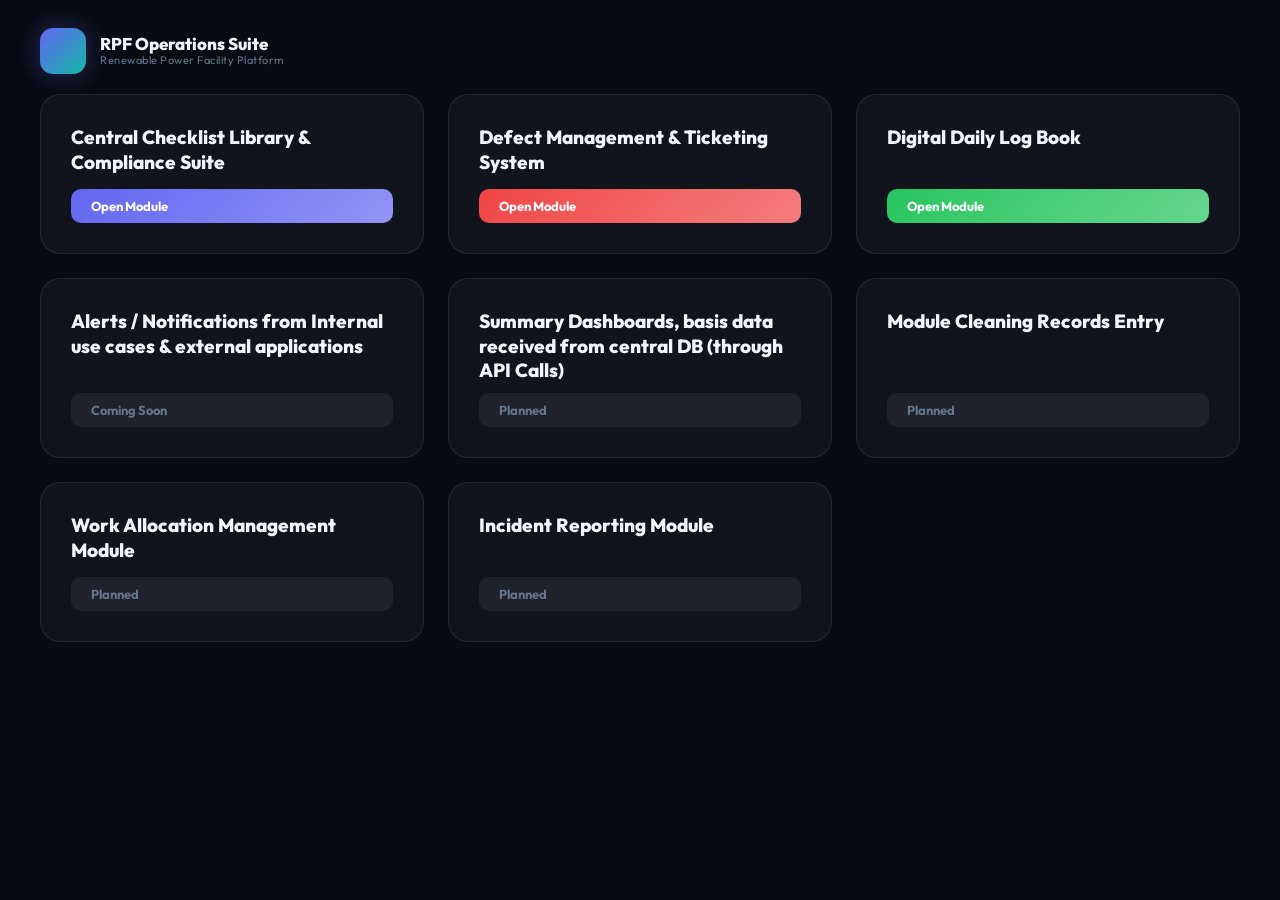
==== index.html @ e7eeb219 "first commit" ====
<!DOCTYPE html>
<html lang="en">

<head>
  <meta charset="UTF-8">
  <meta name="viewport" content="width=device-width, initial-scale=1.0">
  <title>RPF Operations Suite - Module Hub</title>
  <link rel="preconnect" href="https://fonts.googleapis.com">
  <link href="https://fonts.googleapis.com/css2?family=Outfit:wght@300;400;500;600;700;800;900&display=swap"
    rel="stylesheet">
  <link rel="stylesheet" href="https://cdn.hugeicons.com/font/hgi-stroke-rounded.css" />
  <style>
    :root {
      --p: #6366f1;
      --pl: #818cf8;
      --s: #14b8a6;
      --bg: #080b14;
      --card: rgba(255, 255, 255, .04);
      --cardh: rgba(255, 255, 255, .07);
      --bdr: rgba(255, 255, 255, .08);
      --txt: #f0f4ff;
      --txt2: #94a3b8;
      --m: #64748b;
      --glow: rgba(99, 102, 241, .35);
    }

    * {
      margin: 0;
      padding: 0;
      box-sizing: border-box;
    }

    body {
      font-family: Outfit, sans-serif;
      background: var(--bg);
      color: var(--txt);
      min-height: 100vh;
      overflow-x: hidden;
    }

    .bgc {
      position: fixed;
      inset: 0;
      z-index: 0;
      overflow: hidden;
    }

    .orb {
      position: absolute;
      border-radius: 50%;
      filter: blur(100px);
      opacity: .14;
      animation: ofl 14s ease-in-out infinite;
    }

    .o1 {
      width: 700px;
      height: 700px;
      background: #6366f1;
      top: -200px;
      left: -200px;
    }

    .o2 {
      width: 500px;
      height: 500px;
      background: #14b8a6;
      bottom: -150px;
      right: -150px;
      animation-delay: 5s;
    }

    .o3 {
      width: 380px;
      height: 380px;
      background: #a855f7;
      top: 50%;
      left: 50%;
      transform: translate(-50%, -50%);
      animation-delay: 10s;
    }

    @keyframes ofl {

      0%,
      100% {
        transform: scale(1) translate(0, 0)
      }

      33% {
        transform: scale(1.07) translate(25px, -15px)
      }

      66% {
        transform: scale(.96) translate(-15px, 25px)
      }
    }

    .grid-bg {
      position: fixed;
      inset: 0;
      z-index: 0;
      background-image: linear-gradient(rgba(99, 102, 241, .025) 1px, transparent 1px), linear-gradient(90deg, rgba(99, 102, 241, .025) 1px, transparent 1px);
      background-size: 60px 60px;
    }

    .wrap {
      position: relative;
      z-index: 1;
      max-width: 1280px;
      margin: 0 auto;
      padding: 0 40px 80px;
    }

    /* NAV */
    .nav {
      display: flex;
      align-items: center;
      justify-content: space-between;
      padding: 28px 0 0;
    }

    .brand {
      display: flex;
      align-items: center;
      gap: 14px;
    }

    .bico {
      width: 46px;
      height: 46px;
      border-radius: 13px;
      background: linear-gradient(135deg, var(--p), var(--s));
      display: flex;
      align-items: center;
      justify-content: center;
      font-size: 22px;
      color: #fff;
      box-shadow: 0 0 24px var(--glow);
    }

    .bname {
      font-size: 17px;
      font-weight: 800;
      line-height: 1.1;
    }

    .btag {
      font-size: 11px;
      color: var(--m);
      letter-spacing: .5px;
    }

    .npills {
      display: flex;
      gap: 8px;
      align-items: center;
    }

    .npill {
      padding: 8px 16px;
      border-radius: 20px;
      font-size: 12px;
      font-weight: 600;
      color: var(--txt2);
      cursor: pointer;
      transition: all .2s;
      border: 1px solid transparent;
    }

    .npill:hover {
      color: var(--txt);
      background: var(--cardh);
      border-color: var(--bdr);
    }

    .ncta {
      background: linear-gradient(135deg, var(--p), var(--pl));
      color: #fff;
      border: none;
      padding: 9px 22px;
      border-radius: 20px;
      font-size: 12px;
      font-weight: 700;
      cursor: pointer;
      box-shadow: 0 0 20px var(--glow);
      font-family: Outfit, sans-serif;
    }

    /* HERO */
    .hero {
      text-align: center;
      padding: 90px 0 70px;
    }

    .hbadge {
      display: inline-flex;
      align-items: center;
      gap: 8px;
      padding: 6px 16px;
      border-radius: 20px;
      background: rgba(99, 102, 241, .1);
      border: 1px solid rgba(99, 102, 241, .25);
      color: #818cf8;
      font-size: 12px;
      font-weight: 600;
      margin-bottom: 30px;
    }

    .pd {
      width: 6px;
      height: 6px;
      border-radius: 50%;
      background: #14b8a6;
      animation: pd 2s ease-in-out infinite;
    }

    @keyframes pd {

      0%,
      100% {
        opacity: 1
      }

      50% {
        opacity: .4
      }
    }

    .hero h1 {
      font-size: clamp(40px, 6vw, 70px);
      font-weight: 900;
      line-height: 1.1;
      letter-spacing: -2px;
      margin-bottom: 22px;
      background: linear-gradient(135deg, #fff 0%, #818cf8 50%, #14b8a6 100%);
      -webkit-background-clip: text;
      -webkit-text-fill-color: transparent;
      background-clip: text;
    }

    .hsub {
      font-size: 17px;
      color: var(--txt2);
      max-width: 620px;
      margin: 0 auto 44px;
      line-height: 1.7;
    }

    .hstats {
      display: flex;
      justify-content: center;
      gap: 52px;
    }

    .sn {
      font-size: 30px;
      font-weight: 800;
    }

    .sl {
      font-size: 12px;
      color: var(--m);
      margin-top: 2px;
    }

    /* SECTION HEADER */
    .shdr {
      display: flex;
      align-items: center;
      gap: 16px;
      margin-bottom: 30px;
    }

    .stit {
      font-size: 22px;
      font-weight: 800;
      white-space: nowrap;
    }

    .sline {
      flex: 1;
      height: 1px;
      background: var(--bdr);
    }

    .sbadge {
      font-size: 11px;
      font-weight: 700;
      color: var(--m);
      letter-spacing: 1px;
      text-transform: uppercase;
      white-space: nowrap;
    }

    /* GRID */
    .mgrid {
      display: grid;
      grid-template-columns: repeat(auto-fill, minmax(340px, 1fr));
      gap: 24px;
      margin-bottom: 60px;
    }

    .mc {
      position: relative;
      border-radius: 20px;
      padding: 30px;
      background: var(--card);
      border: 1px solid var(--bdr);
      transition: all .3s cubic-bezier(.4, 0, .2, 1);
      overflow: hidden;
      text-decoration: none;
      display: flex;
      flex-direction: column;
      justify-content: space-between;
      min-height: 160px;
    }

    .mc::before {
      content: "";
      position: absolute;
      inset: 0;
      border-radius: 20px;
      opacity: 0;
      transition: opacity .3s;
    }

    .mc.m1 {
      --c: #6366f1;
      --g: rgba(99, 102, 241, .22);
    }

    .mc.m2 {
      --c: #ef4444;
      --g: rgba(239, 68, 68, .22);
    }

    .mc.m3 {
      --c: #22c55e;
      --g: rgba(34, 197, 94, .22);
    }

    .mc.m4 {
      --c: #22c55e;
      --g: rgba(34, 197, 94, .22);
    }

    .mc.m5 {
      --c: #06b6d4;
      --g: rgba(6, 182, 212, .22);
    }

    .mc.m6 {
      --c: #a855f7;
      --g: rgba(168, 85, 247, .22);
    }

    .mc.m7 {
      --c: #14b8a6;
      --g: rgba(20, 184, 166, .22);
    }

    .mc:not(.nohov):hover {
      background: var(--cardh);
      border-color: var(--c);
      transform: translateY(-5px);
      box-shadow: 0 10px 44px var(--g);
    }

    .mc:not(.nohov):hover::before {
      opacity: 1;
    }

    .mc::before {
      background: radial-gradient(ellipse at top left, var(--g, transparent), transparent 60%);
    }

    .mtop {
      display: flex;
      align-items: flex-start;
      justify-content: space-between;
      margin-bottom: 18px;
    }

    .mico {
      width: 52px;
      height: 52px;
      border-radius: 14px;
      background: rgba(255, 255, 255, .06);
      border: 1px solid rgba(255, 255, 255, .1);
      display: flex;
      align-items: center;
      justify-content: center;
      font-size: 24px;
      transition: all .3s;
    }

    .mc:not(.nohov):hover .mico {
      background: color-mix(in srgb, var(--c, #6366f1) 15%, transparent);
      border-color: color-mix(in srgb, var(--c, #6366f1) 35%, transparent);
      box-shadow: 0 0 22px var(--g);
    }

    .mmeta {
      display: flex;
      flex-direction: column;
      align-items: flex-end;
      gap: 6px;
    }

    .mno {
      font-size: 11px;
      font-weight: 700;
      color: var(--m);
      letter-spacing: 1px;
    }

    .mbdg {
      font-size: 10px;
      font-weight: 700;
      padding: 3px 10px;
      border-radius: 10px;
    }

    .live {
      background: rgba(34, 197, 94, .12);
      color: #86efac;
      border: 1px solid rgba(34, 197, 94, .2);
    }

    .soon {
      background: rgba(245, 158, 11, .12);
      color: #fcd34d;
      border: 1px solid rgba(245, 158, 11, .2);
    }

    .plan {
      background: rgba(100, 116, 139, .12);
      color: #94a3b8;
      border: 1px solid rgba(100, 116, 139, .2);
    }

    .mlbl {
      font-size: 11px;
      font-weight: 700;
      color: var(--c, var(--p));
      letter-spacing: 1px;
      text-transform: uppercase;
      margin-bottom: 7px;
    }

    .mtit {
      font-size: 19px;
      font-weight: 800;
      color: var(--txt);
      margin-bottom: 10px;
      line-height: 1.3;
    }

    .mdesc {
      font-size: 13px;
      color: var(--txt2);
      line-height: 1.65;
      margin-bottom: 18px;
    }

    .mfeat {
      display: flex;
      flex-wrap: wrap;
      gap: 6px;
      margin-bottom: 22px;
    }

    .ft {
      font-size: 11px;
      font-weight: 600;
      padding: 3px 10px;
      border-radius: 8px;
      background: rgba(255, 255, 255, .05);
      color: var(--m);
      border: 1px solid var(--bdr);
    }

    .mfoot {
      display: flex;
      align-items: center;
      justify-content: space-between;
      padding-top: 16px;
      border-top: 1px solid var(--bdr);
    }

    .mbtn {
      display: inline-flex;
      align-items: center;
      gap: 8px;
      padding: 9px 20px;
      border-radius: 10px;
      font-size: 13px;
      font-weight: 700;
      color: #fff;
      background: linear-gradient(135deg, var(--c, #6366f1), color-mix(in srgb, var(--c, #6366f1) 70%, #fff));
      border: none;
      cursor: pointer;
      font-family: Outfit, sans-serif;
      transition: all .25s;
    }

    .mbtn.dim {
      background: rgba(255, 255, 255, .06);
      color: var(--m);
      cursor: not-allowed;
    }

    .mext {
      opacity: .4;
      transition: all .2s;
    }

    .mc:hover .mext {
      opacity: .85;
      transform: translateX(3px);
    }

    /* ARCH */
    .asec {
      margin-bottom: 60px;
    }

    .aflow {
      display: flex;
      align-items: center;
      overflow-x: auto;
      padding: 28px 32px;
      background: var(--card);
      border: 1px solid var(--bdr);
      border-radius: 20px;
      gap: 0;
    }

    .anode {
      flex-shrink: 0;
      text-align: center;
      padding: 14px 18px;
    }

    .ani {
      font-size: 28px;
      margin-bottom: 8px;
    }

    .anl {
      font-size: 12px;
      font-weight: 700;
    }

    .and {
      font-size: 11px;
      color: var(--m);
      margin-top: 3px;
      line-height: 1.4;
    }

    .aar {
      flex-shrink: 0;
      color: var(--m);
      font-size: 18px;
      padding: 0 8px;
    }

    /* FOOTER */
    .foot {
      text-align: center;
      padding: 40px 0 20px;
      border-top: 1px solid var(--bdr);
    }

    .ft-txt {
      font-size: 13px;
      color: var(--m);
    }

    .ft-txt span {
      color: #818cf8;
      font-weight: 600;
    }

    @media(max-width:768px) {
      .wrap {
        padding: 0 20px 60px;
      }

      .hero {
        padding: 60px 0 50px;
      }

      .hero h1 {
        font-size: 38px;
      }

      .mgrid {
        grid-template-columns: 1fr;
      }

      .npills {
        display: none;
      }

      .hstats {
        gap: 28px;
      }
    }
  </style>
</head>

<body>
  <div class="wrap">

    <nav class="nav">
      <div class="brand">
        <div class="bico"><i class="hgi-stroke hgi-flash"></i></div>
        <div>
          <div class="bname">RPF Operations Suite</div>
          <div class="btag">Renewable Power Facility Platform</div>
        </div>
      </div>
      <div class="npills">

      </div>
    </nav>

    <section style="padding-top: 20px;">
      <div class="mgrid">

        <!-- MODULE 1 -->
        <a href="module1.html" class="mc m1">
          <h3 class="mtit">Central Checklist Library &amp; Compliance Suite</h3>
          <button class="mbtn">Open Module <i class="hgi-stroke hgi-arrow-right-01"></i></button>
        </a>

        <!-- MODULE 2 -->
        <a href="module2/index.html" class="mc m2">
          <h3 class="mtit">Defect Management &amp; Ticketing System</h3>
          <button class="mbtn">Open Module <i class="hgi-stroke hgi-arrow-right-01"></i></button>
        </a>

        <!-- MODULE 3 -->
        <a href="module3/index.html" class="mc m3">
          <h3 class="mtit">Digital Daily Log Book</h3>
          <button class="mbtn">Open Module <i class="hgi-stroke hgi-arrow-right-01"></i></button>
        </a>

        <!-- MODULE 4 -->
        <div class="mc m4 nohov">
          <h3 class="mtit">Alerts / Notifications from Internal use cases & external applications</h3>
          <button class="mbtn dim">Coming Soon</button>
        </div>

        <!-- MODULE 5 -->
        <div class="mc m5 nohov">
          <h3 class="mtit">Summary Dashboards, basis data received from central DB (through API Calls)</h3>
          <button class="mbtn dim">Planned</button>
        </div>

        <!-- MODULE 6 -->
        <div class="mc m6 nohov">
          <h3 class="mtit">Module Cleaning Records Entry</h3>
          <button class="mbtn dim">Planned</button>
        </div>

        <!-- MODULE 7 -->
        <div class="mc m7 nohov">
          <h3 class="mtit">Work Allocation Management Module</h3>
          <button class="mbtn dim">Planned</button>
        </div>

        <!-- MODULE 8 -->
        <div class="mc m7 nohov">
          <h3 class="mtit">Incident Reporting Module</h3>
          <button class="mbtn dim">Planned</button>
        </div>

      </div>
    </section>
  </div>
  <script>
    document.addEventListener("DOMContentLoaded", function () {
      var cards = document.querySelectorAll(".mc");
      cards.forEach(function (c, i) {
        c.style.opacity = "0";
        c.style.transform = "translateY(24px)";
        setTimeout(function () {
          c.style.transition = "opacity 0.5s ease,transform 0.5s ease";
          c.style.opacity = "";
          c.style.transform = "";
        }, 120 + i * 90);
      });
    });
  </script>
</body>

</html>
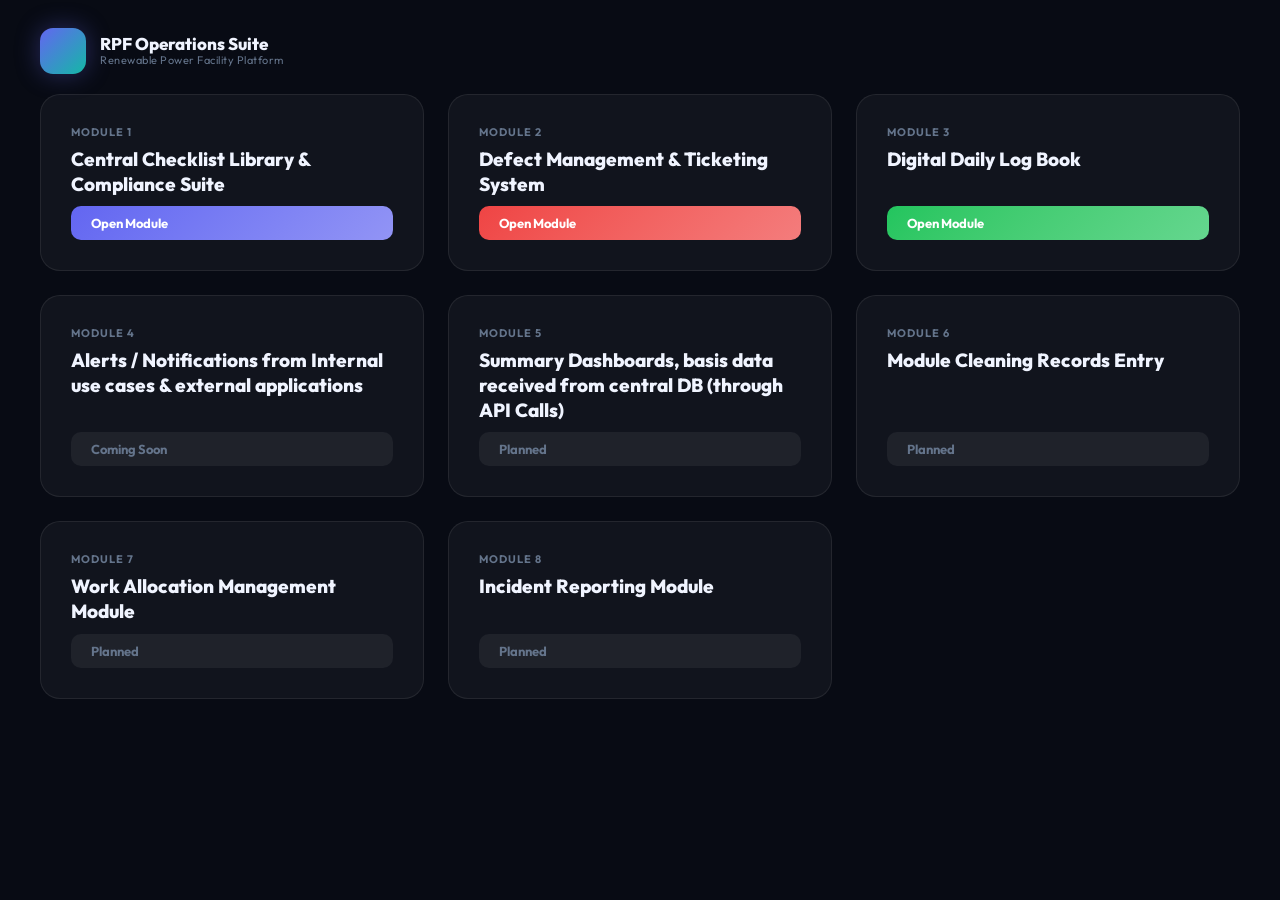
==== commit 3153b461: "feat: add module labels and update typography for module cards" ====
--- a/index.html
+++ b/index.html
@@ -413,6 +413,8 @@
       font-weight: 700;
       color: var(--m);
       letter-spacing: 1px;
+      margin-bottom: 8px;
+      text-transform: uppercase;
     }
 
     .mbdg {
@@ -633,49 +635,73 @@
 
         <!-- MODULE 1 -->
         <a href="module1.html" class="mc m1">
-          <h3 class="mtit">Central Checklist Library &amp; Compliance Suite</h3>
+          <div>
+            <div class="mno">Module 1</div>
+            <h3 class="mtit">Central Checklist Library &amp; Compliance Suite</h3>
+          </div>
           <button class="mbtn">Open Module <i class="hgi-stroke hgi-arrow-right-01"></i></button>
         </a>
 
         <!-- MODULE 2 -->
         <a href="module2/index.html" class="mc m2">
-          <h3 class="mtit">Defect Management &amp; Ticketing System</h3>
+          <div>
+            <div class="mno">Module 2</div>
+            <h3 class="mtit">Defect Management &amp; Ticketing System</h3>
+          </div>
           <button class="mbtn">Open Module <i class="hgi-stroke hgi-arrow-right-01"></i></button>
         </a>
 
         <!-- MODULE 3 -->
         <a href="module3/index.html" class="mc m3">
-          <h3 class="mtit">Digital Daily Log Book</h3>
+          <div>
+            <div class="mno">Module 3</div>
+            <h3 class="mtit">Digital Daily Log Book</h3>
+          </div>
           <button class="mbtn">Open Module <i class="hgi-stroke hgi-arrow-right-01"></i></button>
         </a>
 
         <!-- MODULE 4 -->
         <div class="mc m4 nohov">
-          <h3 class="mtit">Alerts / Notifications from Internal use cases & external applications</h3>
+          <div>
+            <div class="mno">Module 4</div>
+            <h3 class="mtit">Alerts / Notifications from Internal use cases & external applications</h3>
+          </div>
           <button class="mbtn dim">Coming Soon</button>
         </div>
 
         <!-- MODULE 5 -->
         <div class="mc m5 nohov">
-          <h3 class="mtit">Summary Dashboards, basis data received from central DB (through API Calls)</h3>
+          <div>
+            <div class="mno">Module 5</div>
+            <h3 class="mtit">Summary Dashboards, basis data received from central DB (through API Calls)</h3>
+          </div>
           <button class="mbtn dim">Planned</button>
         </div>
 
         <!-- MODULE 6 -->
         <div class="mc m6 nohov">
-          <h3 class="mtit">Module Cleaning Records Entry</h3>
+          <div>
+            <div class="mno">Module 6</div>
+            <h3 class="mtit">Module Cleaning Records Entry</h3>
+          </div>
           <button class="mbtn dim">Planned</button>
         </div>
 
         <!-- MODULE 7 -->
         <div class="mc m7 nohov">
-          <h3 class="mtit">Work Allocation Management Module</h3>
+          <div>
+            <div class="mno">Module 7</div>
+            <h3 class="mtit">Work Allocation Management Module</h3>
+          </div>
           <button class="mbtn dim">Planned</button>
         </div>
 
         <!-- MODULE 8 -->
         <div class="mc m7 nohov">
-          <h3 class="mtit">Incident Reporting Module</h3>
+          <div>
+            <div class="mno">Module 8</div>
+            <h3 class="mtit">Incident Reporting Module</h3>
+          </div>
           <button class="mbtn dim">Planned</button>
         </div>
 
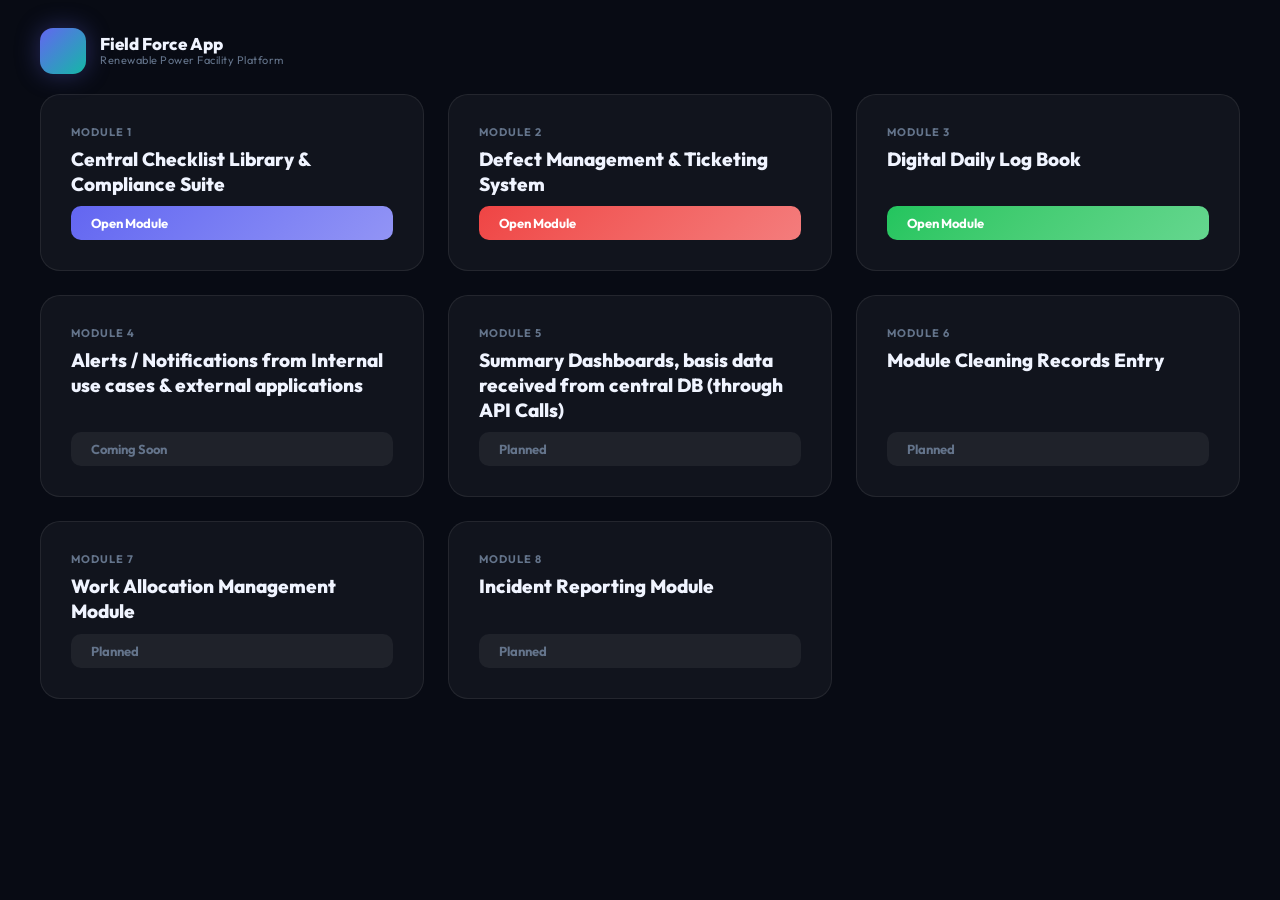
==== commit b9ec182c: "chore: rename brand name from RPF Operations Suite to Field Force App in index.html" ====
--- a/index.html
+++ b/index.html
@@ -621,7 +621,7 @@
       <div class="brand">
         <div class="bico"><i class="hgi-stroke hgi-flash"></i></div>
         <div>
-          <div class="bname">RPF Operations Suite</div>
+          <div class="bname">Field Force App</div>
           <div class="btag">Renewable Power Facility Platform</div>
         </div>
       </div>
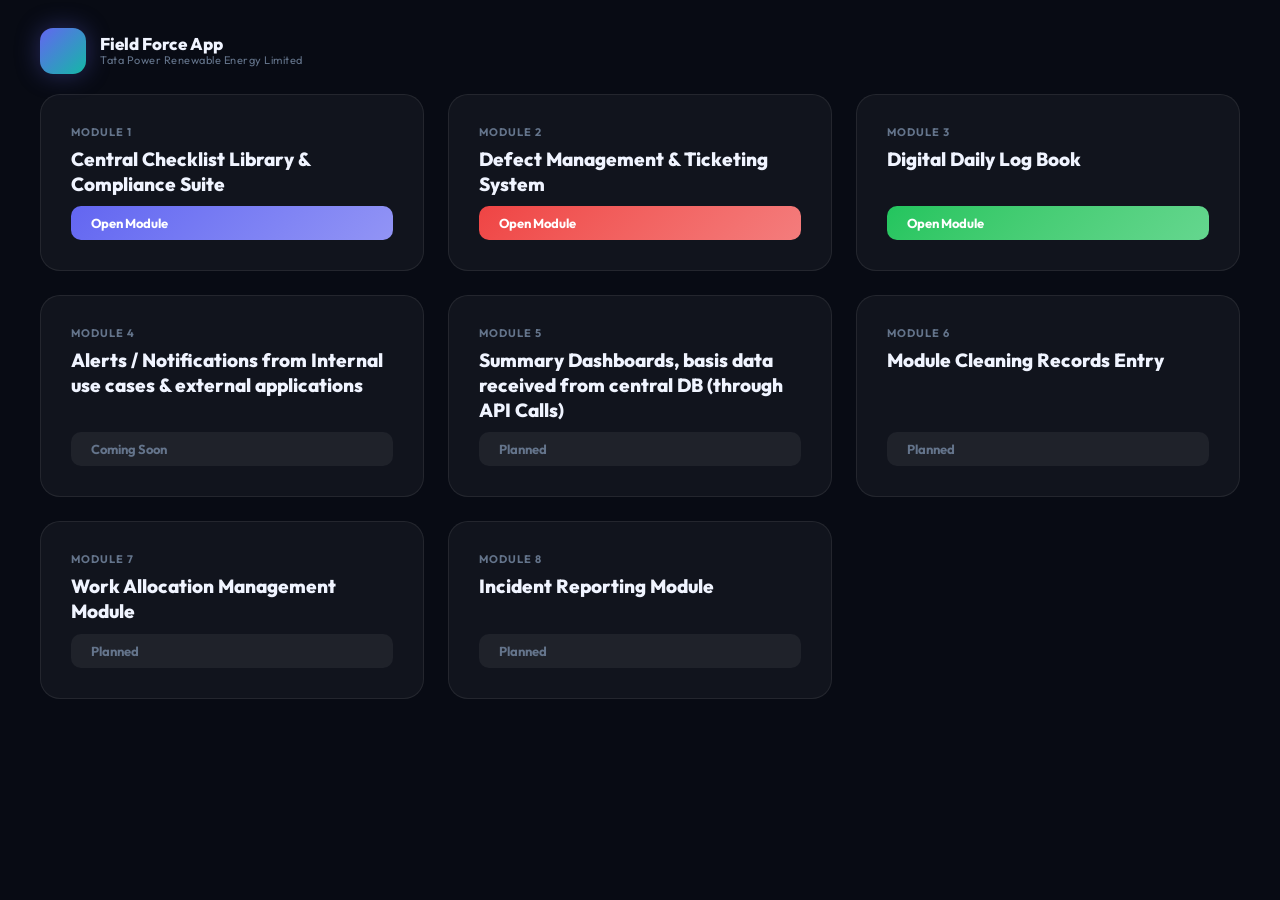
==== commit ffa62a6c: "chore: update application tagline to Tata Power Renewable Energy Limited" ====
--- a/index.html
+++ b/index.html
@@ -622,7 +622,7 @@
         <div class="bico"><i class="hgi-stroke hgi-flash"></i></div>
         <div>
           <div class="bname">Field Force App</div>
-          <div class="btag">Renewable Power Facility Platform</div>
+          <div class="btag">Tata Power Renewable Energy Limited</div>
         </div>
       </div>
       <div class="npills">
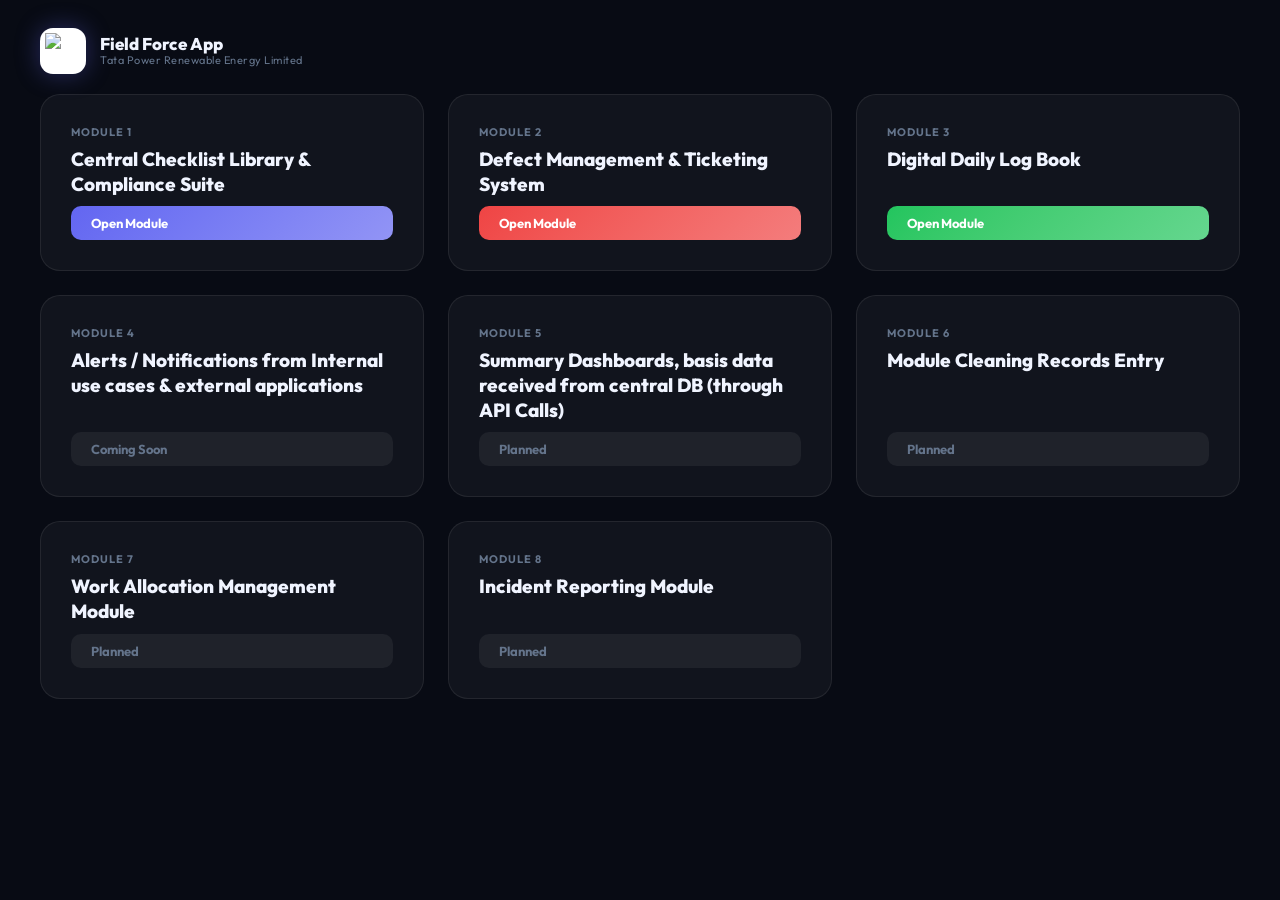
==== commit 7b7e2aae: "feat: add module state management and update dashboard branding with Tata Power logo" ====
--- a/index.html
+++ b/index.html
@@ -619,7 +619,9 @@
 
     <nav class="nav">
       <div class="brand">
-        <div class="bico"><i class="hgi-stroke hgi-flash"></i></div>
+        <div class="bico" style="background: #fff; padding: 4px; display: flex; align-items: center; justify-content: center; overflow: hidden; border: 1px solid var(--bdr);">
+          <img src="https://upload.wikimedia.org/wikipedia/commons/e/ea/Tata_Power_Logo.svg" alt="Tata Power Logo" style="max-height: 100%; max-width: 100%; object-fit: contain;">
+        </div>
         <div>
           <div class="bname">Field Force App</div>
           <div class="btag">Tata Power Renewable Energy Limited</div>
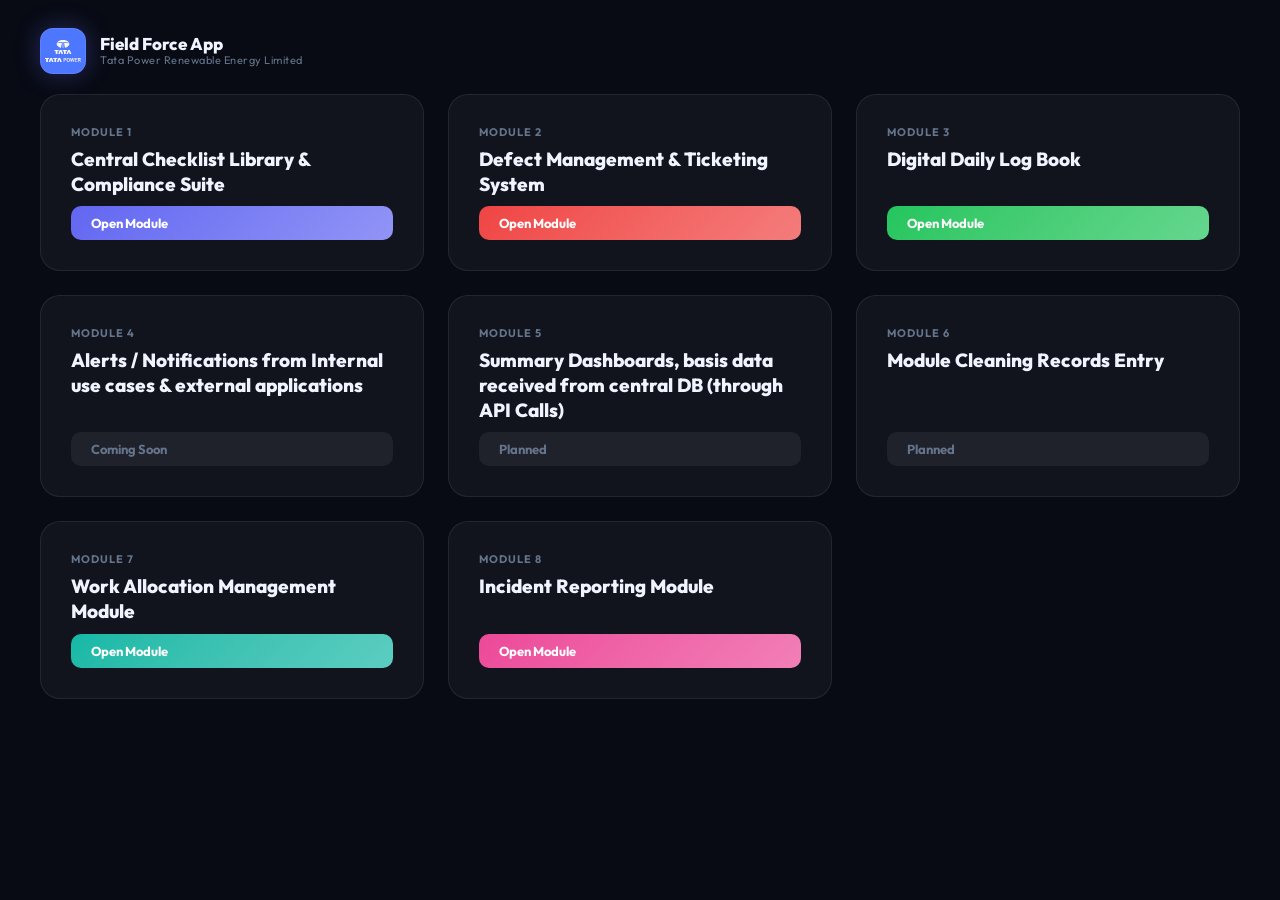
==== commit 32fc2105: "feat: add mobile field technician emulator and task management modules" ====
--- a/index.html
+++ b/index.html
@@ -360,6 +360,11 @@
       --g: rgba(20, 184, 166, .22);
     }
 
+    .mc.m8 {
+      --c: #ec4899;
+      --g: rgba(236, 72, 153, .22);
+    }
+
     .mc:not(.nohov):hover {
       background: var(--cardh);
       border-color: var(--c);
@@ -619,8 +624,9 @@
 
     <nav class="nav">
       <div class="brand">
-        <div class="bico" style="background: #fff; padding: 4px; display: flex; align-items: center; justify-content: center; overflow: hidden; border: 1px solid var(--bdr);">
-          <img src="https://upload.wikimedia.org/wikipedia/commons/e/ea/Tata_Power_Logo.svg" alt="Tata Power Logo" style="max-height: 100%; max-width: 100%; object-fit: contain;">
+        <div class="bico"
+          style="background: #4e77ff; padding: 4px; display: flex; align-items: center; justify-content: center; overflow: hidden; border: 1px solid var(--bdr);">
+          <img src="tp-logo.svg" alt="Tata Power Logo" style="max-height: 100%; max-width: 100%; object-fit: contain;">
         </div>
         <div>
           <div class="bname">Field Force App</div>
@@ -690,22 +696,22 @@
         </div>
 
         <!-- MODULE 7 -->
-        <div class="mc m7 nohov">
+        <a href="module7/index.html" class="mc m7">
           <div>
             <div class="mno">Module 7</div>
             <h3 class="mtit">Work Allocation Management Module</h3>
           </div>
-          <button class="mbtn dim">Planned</button>
-        </div>
+          <button class="mbtn">Open Module <i class="hgi-stroke hgi-arrow-right-01"></i></button>
+        </a>
 
         <!-- MODULE 8 -->
-        <div class="mc m7 nohov">
+        <a href="module8/index.html" class="mc m8">
           <div>
             <div class="mno">Module 8</div>
             <h3 class="mtit">Incident Reporting Module</h3>
           </div>
-          <button class="mbtn dim">Planned</button>
-        </div>
+          <button class="mbtn">Open Module <i class="hgi-stroke hgi-arrow-right-01"></i></button>
+        </a>
 
       </div>
     </section>
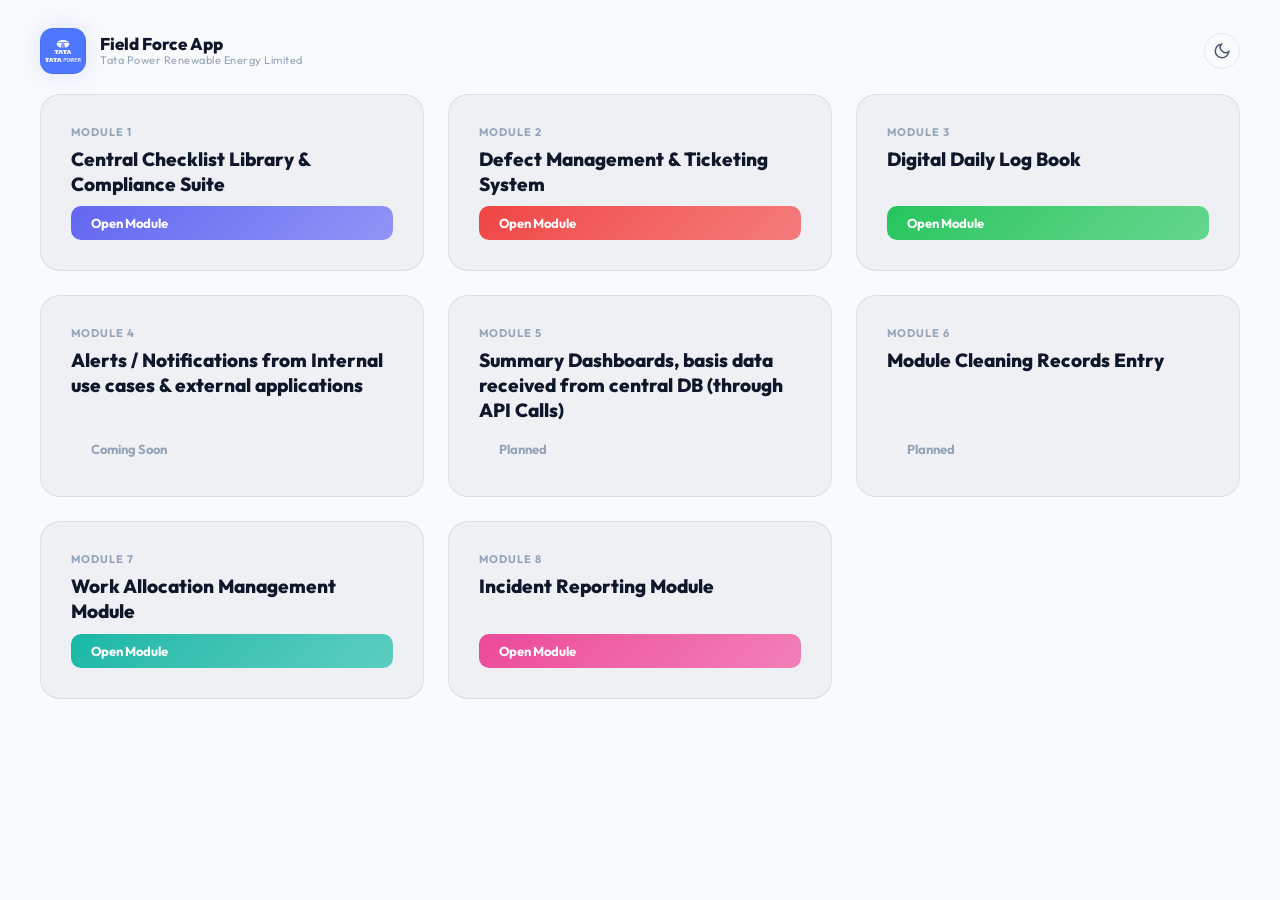
==== commit 575f0b19: "feat: implement mobile incident reporting emulator and routing logic across modules" ====
--- a/index.html
+++ b/index.html
@@ -1,5 +1,5 @@
 <!DOCTYPE html>
-<html lang="en">
+<html lang="en" data-theme="light">
 
 <head>
   <meta charset="UTF-8">
@@ -24,6 +24,36 @@
       --glow: rgba(99, 102, 241, .35);
     }
 
+    [data-theme="light"] {
+      --bg: #f8fafc;
+      --card: rgba(15, 23, 42, 0.04);
+      --cardh: rgba(15, 23, 42, 0.07);
+      --bdr: rgba(15, 23, 42, 0.08);
+      --txt: #0f172a;
+      --txt2: #475569;
+      --m: #94a3b8;
+      --glow: rgba(99, 102, 241, 0.15);
+    }
+
+    .theme-toggle-btn {
+      background: none;
+      border: 1px solid var(--bdr);
+      border-radius: 50%;
+      width: 36px;
+      height: 36px;
+      display: flex;
+      align-items: center;
+      justify-content: center;
+      color: var(--txt2);
+      cursor: pointer;
+      transition: all 0.15s ease;
+    }
+    .theme-toggle-btn:hover {
+      color: var(--txt);
+      border-color: var(--txt);
+      background-color: var(--cardh);
+    }
+
     * {
       margin: 0;
       padding: 0;
@@ -634,7 +664,7 @@
         </div>
       </div>
       <div class="npills">
-
+        <button class="theme-toggle-btn" id="theme-toggle" title="Toggle Theme"></button>
       </div>
     </nav>
 
@@ -718,6 +748,30 @@
   </div>
   <script>
     document.addEventListener("DOMContentLoaded", function () {
+      const toggleBtn = document.getElementById('theme-toggle');
+      function updateThemeIcon(theme) {
+        if (!toggleBtn) return;
+        if (theme === 'light') {
+          toggleBtn.innerHTML = `<svg style="width: 18px; height: 18px;" viewBox="0 0 24 24" fill="none" stroke="currentColor" stroke-width="2"><path d="M21 12.79A9 9 0 1 1 11.21 3 7 7 0 0 0 21 12.79z"></path></svg>`;
+        } else {
+          toggleBtn.innerHTML = `<svg style="width: 18px; height: 18px;" viewBox="0 0 24 24" fill="none" stroke="currentColor" stroke-width="2"><circle cx="12" cy="12" r="5"></circle><line x1="12" y1="1" x2="12" y2="3"></line><line x1="12" y1="21" x2="12" y2="23"></line><line x1="4.22" y1="4.22" x2="5.64" y2="5.64"></line><line x1="18.36" y1="18.36" x2="19.78" y2="19.78"></line><line x1="1" y1="12" x2="3" y2="12"></line><line x1="21" y1="12" x2="23" y2="12"></line><line x1="4.22" y1="19.78" x2="5.64" y2="18.36"></line><line x1="18.36" y1="5.64" x2="19.78" y2="4.22"></line></svg>`;
+        }
+      }
+
+      if (toggleBtn) {
+        toggleBtn.addEventListener('click', () => {
+          const currentTheme = document.documentElement.getAttribute('data-theme') || 'light';
+          const newTheme = currentTheme === 'light' ? 'dark' : 'light';
+          document.documentElement.setAttribute('data-theme', newTheme);
+          localStorage.setItem('theme', newTheme);
+          updateThemeIcon(newTheme);
+        });
+      }
+
+      const activeTheme = localStorage.getItem('theme') || 'light';
+      document.documentElement.setAttribute('data-theme', activeTheme);
+      updateThemeIcon(activeTheme);
+
       var cards = document.querySelectorAll(".mc");
       cards.forEach(function (c, i) {
         c.style.opacity = "0";
